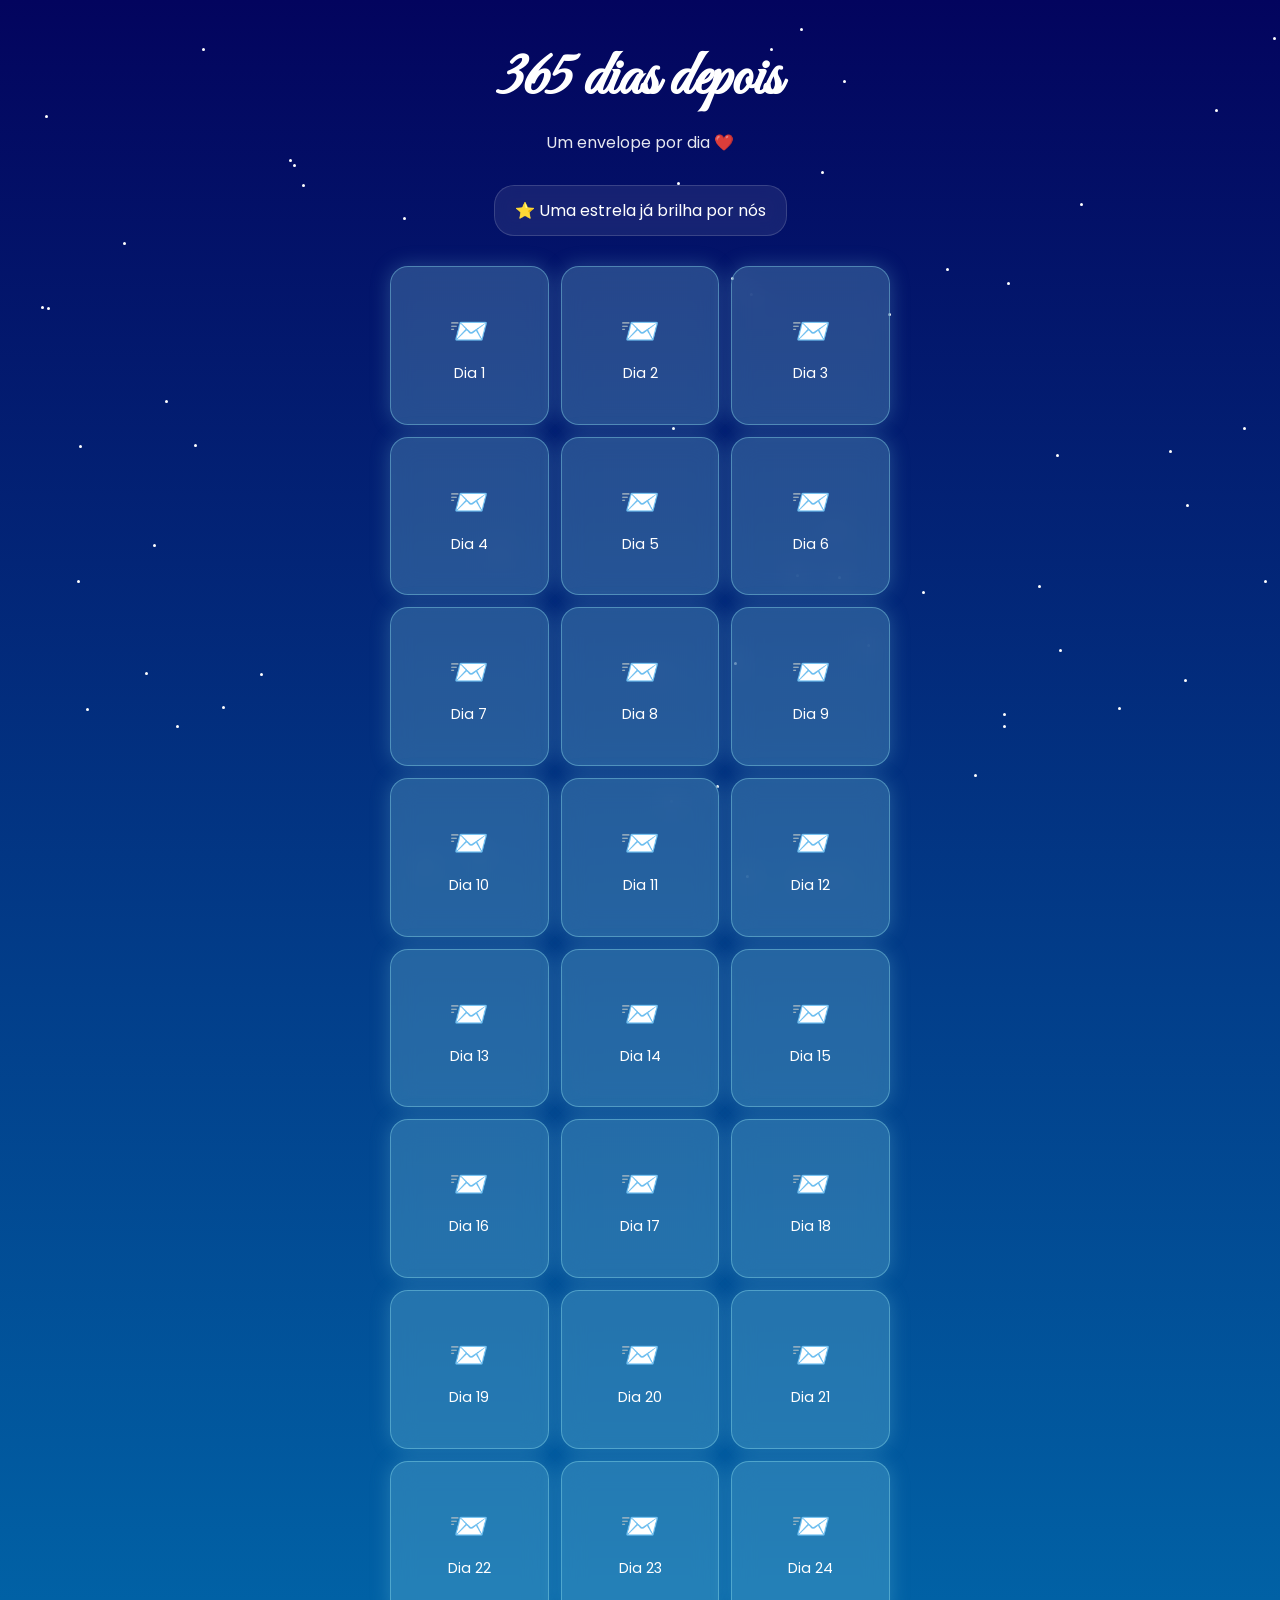
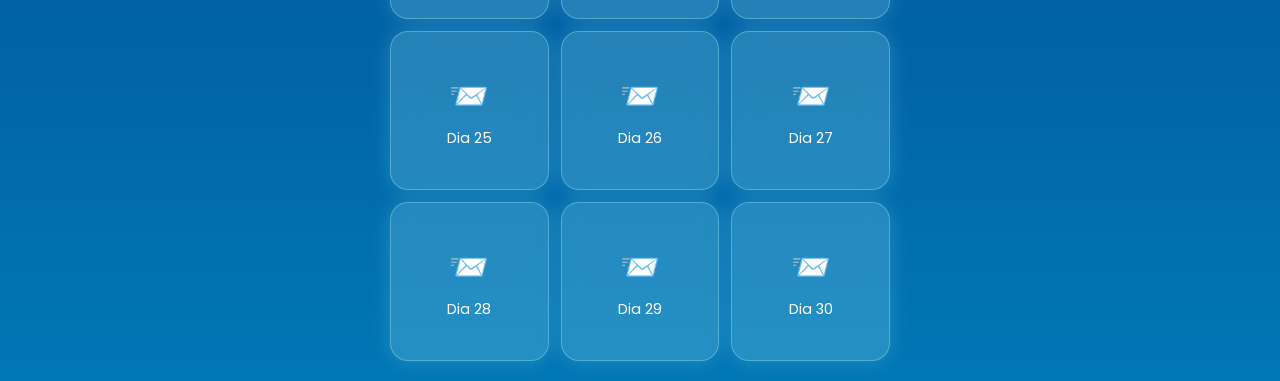
==== calendar.html @ 7005d85d "Primeira versão do projeto 365 dias depois" ====
<!DOCTYPE html>
<html lang="pt-BR">
<head>
<meta charset="UTF-8">
<meta name="viewport" content="width=device-width, initial-scale=1.0">

<title>365 Dias Depois</title>

<link rel="stylesheet" href="calendar.css">

<link href="https://fonts.googleapis.com/css2?family=Poppins:wght@300;400;500&family=Great+Vibes&display=swap" rel="stylesheet">
</head>
<body>

<div class="stars"></div>

<header>

    <h1>365 dias depois</h1>

    <p>
        Um envelope por dia ❤️
    </p>

</header>

<section class="progress">

    <div class="star-count">
    ⭐ Uma estrela já brilha por nós
    </div>

</section>

<section class="calendar" id="calendar">

</section>

<script src="calendar.js"></script>

</body>
</html>
---- calendar.css ----
*{
    margin:0;
    padding:0;
    box-sizing:border-box;
}

body{
    min-height:100vh;

    background: linear-gradient(
        180deg,
        #03045E 0%,
        #023E8A 50%,
        #0077B6 100%
    );

    font-family:'Poppins',sans-serif;

    color:white;

    padding:20px;

    overflow-x:hidden;
}

header{
    text-align:center;
    margin-top:20px;
}

h1{
    font-family:'Great Vibes',cursive;
    font-size:4rem;
}

header p{
    margin-top:10px;
    opacity:.9;
}

.progress{
    margin-top:30px;
    margin-bottom:30px;

    display:flex;
    justify-content:center;
}

.star-count{

    background:rgba(255,255,255,.08);

    backdrop-filter:blur(10px);

    border:1px solid rgba(255,255,255,.15);

    padding:12px 20px;

    border-radius:20px;

    font-size:1rem;
}

.calendar{

    display:grid;

    grid-template-columns:repeat(3,1fr);

    gap:12px;

    max-width:500px;

    margin:0 auto;
}

.envelope{

    aspect-ratio:1/1;

    min-height:110px;

    border-radius:18px;

    background:rgba(255,255,255,.08);

    backdrop-filter:blur(12px);

    border:1px solid rgba(255,255,255,.1);

    display:flex;

    flex-direction:column;

    justify-content:center;

    align-items:center;

    transition:.3s;

    cursor:pointer;
}

.envelope:hover{

    transform:translateY(-4px);
}

.opened{

    background:rgba(144,224,239,.25);

    border:1px solid rgba(144,224,239,.4);

    box-shadow:
    0 0 20px rgba(144,224,239,.25);
}

.locked{
    opacity:.55;
}

.icon{
    font-size:2rem;
}

.day{
    margin-top:8px;
    font-size:.9rem;
}

.stars{
    position:fixed;

    top:0;
    left:0;

    width:100%;
    height:100%;

    z-index:-1;

    overflow:hidden;
}

.star{

    position:absolute;

    width:3px;
    height:3px;

    background:white;

    border-radius:50%;

    animation: twinkle 3s infinite ease-in-out;
}

@keyframes twinkle{

    0%{
        opacity:.2;
        transform:scale(1);
    }

    50%{
        opacity:1;
        transform:scale(1.8);
    }

    100%{
        opacity:.2;
        transform:scale(1);
    }
}

@keyframes pulse{

    0%{
        transform:scale(1);
    }

    50%{
        transform:scale(1.03);
    }

    100%{
        transform:scale(1);
    }
}

.opened{
    animation:pulse 2.5s infinite;
}
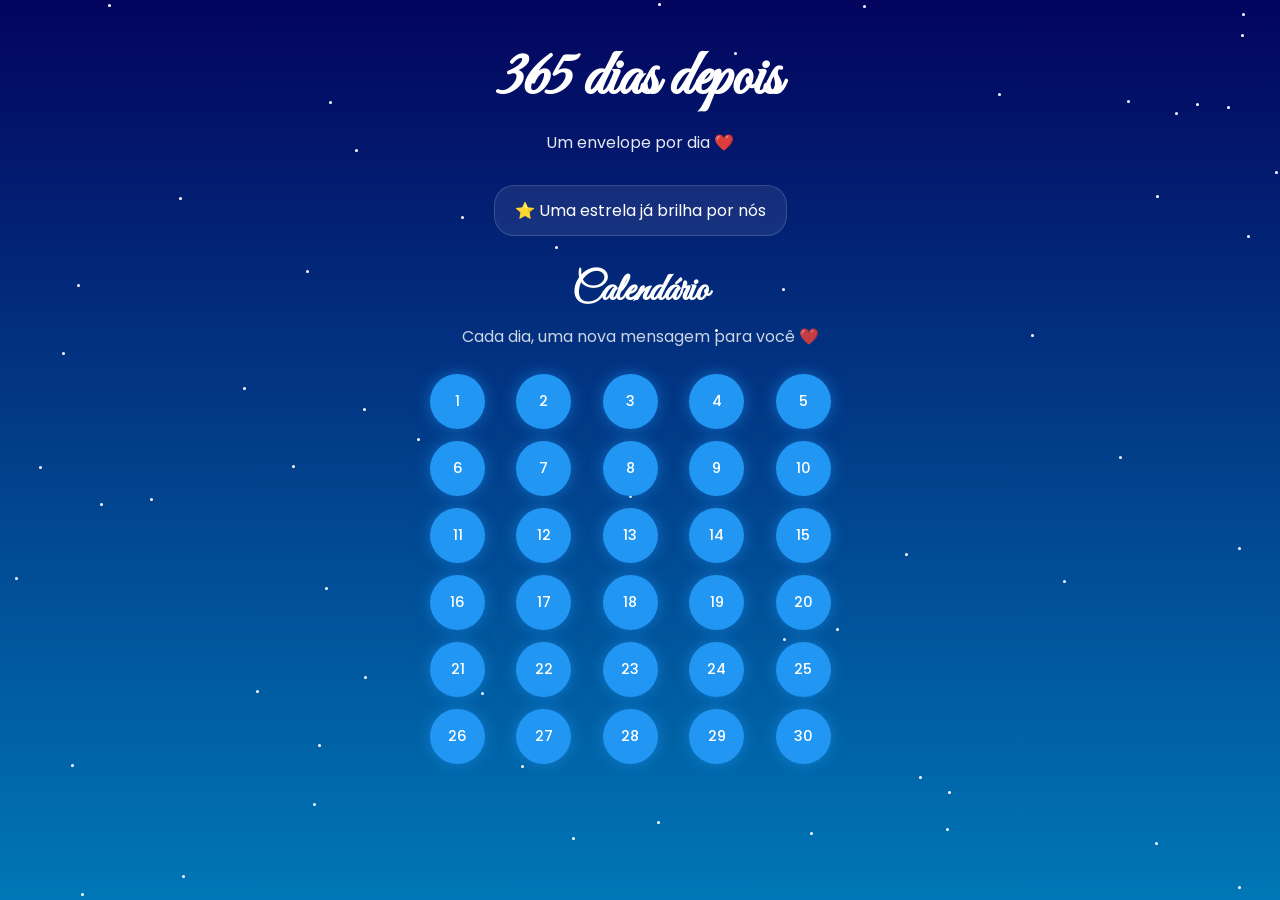
==== commit 7c99f02a: "Segunda Carta" ====
--- a/calendar.html
+++ b/calendar.html
@@ -32,6 +32,16 @@
 
 </section>
 
+<div class="calendar-header">
+
+    <h2>Calendário</h2>
+
+    <p>
+        Cada dia, uma nova mensagem para você ❤️
+    </p>
+
+</div>
+
 <section class="calendar" id="calendar">
 
 </section>
--- a/calendar.css
+++ b/calendar.css
@@ -65,22 +65,22 @@
 
     display:grid;
 
-    grid-template-columns:repeat(3,1fr);
+    grid-template-columns:repeat(5,1fr);
 
     gap:12px;
 
-    max-width:500px;
+    max-width:420px;
 
     margin:0 auto;
 }
 
 .envelope{
 
-    aspect-ratio:1/1;
-
-    min-height:110px;
-
-    border-radius:18px;
+    width:55px;
+
+    height:55px;
+
+    border-radius:50%;
 
     background:rgba(255,255,255,.08);
 
@@ -108,25 +108,32 @@
 
 .opened{
 
-    background:rgba(144,224,239,.25);
-
-    border:1px solid rgba(144,224,239,.4);
+    background:#2196F3;
+
+    border:none;
 
     box-shadow:
-    0 0 20px rgba(144,224,239,.25);
+    0 0 15px rgba(33,150,243,.5);
 }
 
 .locked{
-    opacity:.55;
+
+    background:
+    rgba(255,255,255,.05);
+
+    border:
+    1px solid rgba(255,255,255,.1);
+
+    opacity:.8;
 }
 
 .icon{
-    font-size:2rem;
+    font-size:1.2rem;
 }
 
 .day{
-    margin-top:8px;
-    font-size:.9rem;
+    margin-top:4px;
+    font-size:.8rem;
 }
 
 .stars{
@@ -192,4 +199,36 @@
 
 .opened{
     animation:pulse 2.5s infinite;
+}
+
+.day{
+
+    margin:0;
+
+    color:white;
+
+    font-size:.9rem;
+
+    font-weight:500;
+}
+
+.calendar-header{
+
+    text-align:center;
+
+    margin-bottom:25px;
+}
+
+.calendar-header h2{
+
+    font-family:'Great Vibes',cursive;
+
+    font-size:2.5rem;
+
+    margin-bottom:8px;
+}
+
+.calendar-header p{
+
+    opacity:.8;
 }
